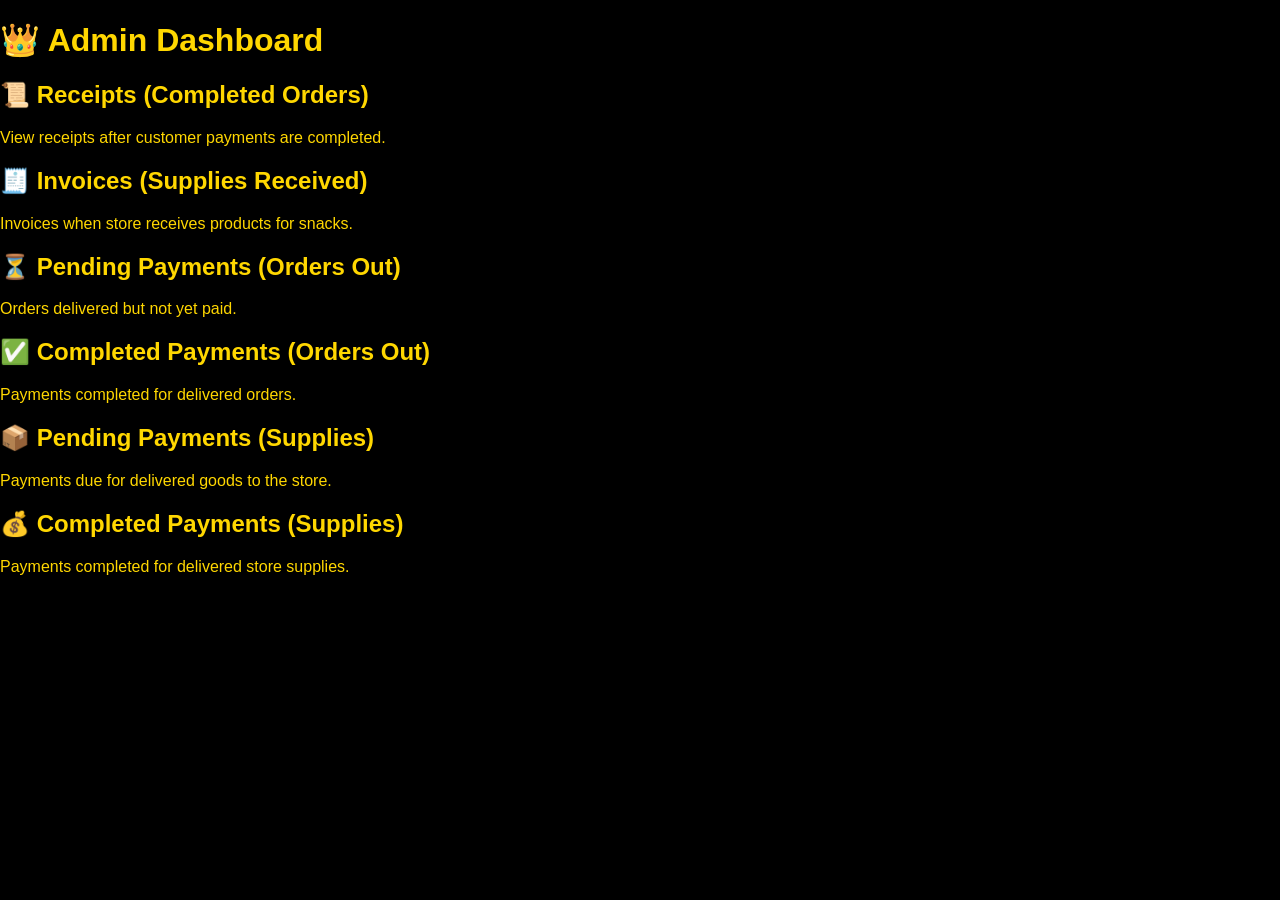
==== admin.html @ ebfe33f6 "Create admin.html" ====
<!DOCTYPE html>
<html lang="en">
<head>
    <meta charset="UTF-8">
    <meta name="viewport" content="width=device-width, initial-scale=1.0">
    <title>Admin Dashboard</title>
    <link rel="stylesheet" href="style.css">
</head>
<body>

    <div class="dashboard">

        <h1>👑 Admin Dashboard</h1>

        <div class="grid">

            <div class="card">
                <h2>📜 Receipts (Completed Orders)</h2>
                <p>View receipts after customer payments are completed.</p>
            </div>

            <div class="card">
                <h2>🧾 Invoices (Supplies Received)</h2>
                <p>Invoices when store receives products for snacks.</p>
            </div>

            <div class="card">
                <h2>⏳ Pending Payments (Orders Out)</h2>
                <p>Orders delivered but not yet paid.</p>
            </div>

            <div class="card">
                <h2>✅ Completed Payments (Orders Out)</h2>
                <p>Payments completed for delivered orders.</p>
            </div>

            <div class="card">
                <h2>📦 Pending Payments (Supplies)</h2>
                <p>Payments due for delivered goods to the store.</p>
            </div>

            <div class="card">
                <h2>💰 Completed Payments (Supplies)</h2>
                <p>Payments completed for delivered store supplies.</p>
            </div>

        </div>

    </div>

</body>
</html>
---- style.css ----
body {
    margin: 0;
    padding: 0;
    font-family: Arial, sans-serif;
    background: black;
    color: gold;
}

/* Center everything */
.container {
    display: flex;
    flex-direction: column;
    align-items: center;
    justify-content: center;
    height: 100vh;
}

/* Logo */
.logo {
    font-size: 40px;
    margin-bottom: 5px;
    letter-spacing: 2px;
}

.tagline {
    margin-bottom: 30px;
    color: #d4af37;
}

/* Login box */
.login-box {
    background: #111;
    padding: 30px;
    border-radius: 15px;
    width: 300px;
    text-align: center;

    /* Glow effect */
    box-shadow: 0 0 20px rgba(212, 175, 55, 0.3);
}

/* Inputs */
.login-box input,
.login-box select {
    width: 100%;
    padding: 10px;
    margin: 10px 0;
    border: none;
    border-radius: 5px;

    background: black;
    color: gold;
    border: 1px solid gold;
}

/* Button */
.login-box button {
    width: 100%;
    padding: 12px;
    margin-top: 15px;
    background: gold;
    color: black;
    border: none;
    border-radius: 5px;
    font-weight: bold;
    cursor: pointer;
    transition: 0.3s;
}

/* Button hover */
.login-box button:hover {
    background: #d4af37;
}

/* Smooth feel */
input:focus, select:focus {
    outline: none;
    box-shadow: 0 0 10px gold;
}
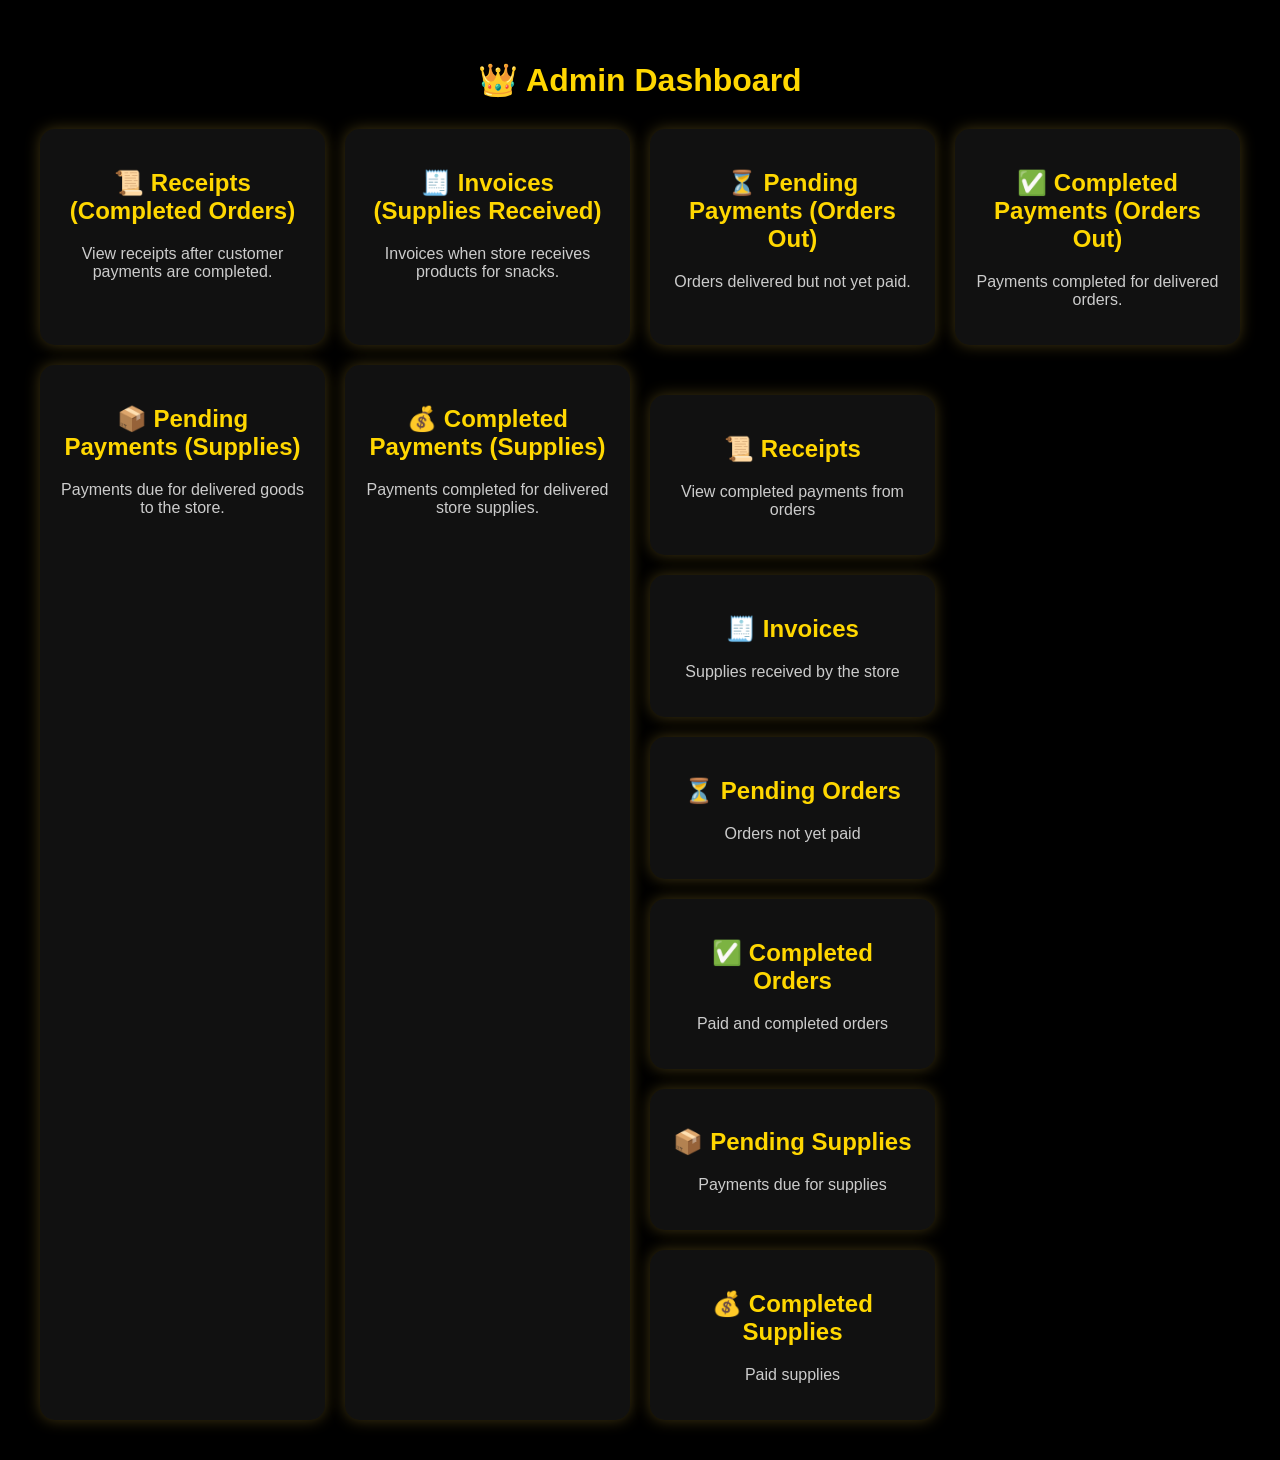
==== commit 1b3920f9: "Update admin.html" ====
--- a/admin.html
+++ b/admin.html
@@ -43,7 +43,40 @@
                 <h2>💰 Completed Payments (Supplies)</h2>
                 <p>Payments completed for delivered store supplies.</p>
             </div>
+            <div class="grid">
 
+    <div class="card" onclick="goTo('receipts.html')">
+        <h2>📜 Receipts</h2>
+        <p>View completed payments from orders</p>
+    </div>
+
+    <div class="card" onclick="goTo('invoices.html')">
+        <h2>🧾 Invoices</h2>
+        <p>Supplies received by the store</p>
+    </div>
+
+    <div class="card" onclick="goTo('pending-orders.html')">
+        <h2>⏳ Pending Orders</h2>
+        <p>Orders not yet paid</p>
+    </div>
+
+    <div class="card" onclick="goTo('completed-orders.html')">
+        <h2>✅ Completed Orders</h2>
+        <p>Paid and completed orders</p>
+    </div>
+
+    <div class="card" onclick="goTo('pending-supplies.html')">
+        <h2>📦 Pending Supplies</h2>
+        <p>Payments due for supplies</p>
+    </div>
+
+    <div class="card" onclick="goTo('completed-supplies.html')">
+        <h2>💰 Completed Supplies</h2>
+        <p>Paid supplies</p>
+    </div>
+
+</div> 
+            
         </div>
 
     </div>
--- a/style.css
+++ b/style.css
@@ -77,3 +77,60 @@
     outline: none;
     box-shadow: 0 0 10px gold;
 }
+.dashboard {
+    padding: 40px;
+    color: gold;
+    text-align: center;
+}
+
+.grid {
+    display: grid;
+    grid-template-columns: repeat(auto-fit, minmax(250px, 1fr));
+    gap: 20px;
+    margin-top: 30px;
+}
+
+.card {
+    background: #111;
+    padding: 20px;
+    border-radius: 15px;
+    box-shadow: 0 0 15px rgba(212, 175, 55, 0.3);
+    transition: 0.3s;
+}
+
+.card:hover {
+    transform: scale(1.05);
+}
+
+.card h2 {
+    color: gold;
+}
+
+.card p {
+    color: #ccc;
+}
+.page {
+    padding: 40px;
+    color: gold;
+    text-align: center;
+}
+
+table {
+    width: 80%;
+    margin: auto;
+    border-collapse: collapse;
+    margin-top: 20px;
+}
+
+th, td {
+    border: 1px solid gold;
+    padding: 10px;
+}
+
+th {
+    background: #111;
+}
+
+td {
+    background: black;
+}
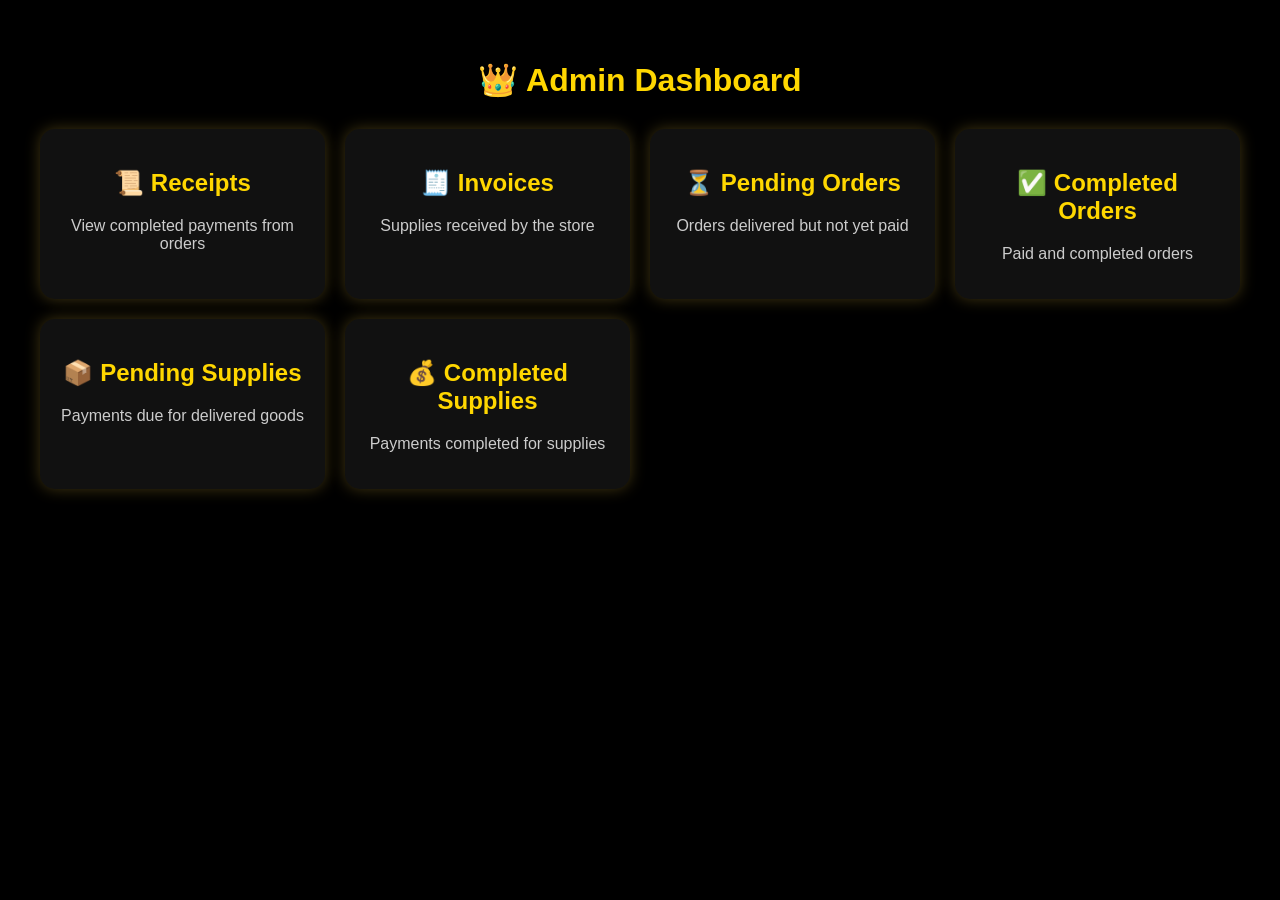
==== commit e46f39a9: "Update admin.html" ====
--- a/admin.html
+++ b/admin.html
@@ -14,72 +14,45 @@
 
         <div class="grid">
 
-            <div class="card">
-                <h2>📜 Receipts (Completed Orders)</h2>
-                <p>View receipts after customer payments are completed.</p>
+            <div class="card" onclick="goTo('receipts.html')">
+                <h2>📜 Receipts</h2>
+                <p>View completed payments from orders</p>
             </div>
 
-            <div class="card">
-                <h2>🧾 Invoices (Supplies Received)</h2>
-                <p>Invoices when store receives products for snacks.</p>
+            <div class="card" onclick="goTo('invoices.html')">
+                <h2>🧾 Invoices</h2>
+                <p>Supplies received by the store</p>
             </div>
 
-            <div class="card">
-                <h2>⏳ Pending Payments (Orders Out)</h2>
-                <p>Orders delivered but not yet paid.</p>
+            <div class="card" onclick="goTo('pending-orders.html')">
+                <h2>⏳ Pending Orders</h2>
+                <p>Orders delivered but not yet paid</p>
             </div>
 
-            <div class="card">
-                <h2>✅ Completed Payments (Orders Out)</h2>
-                <p>Payments completed for delivered orders.</p>
+            <div class="card" onclick="goTo('completed-orders.html')">
+                <h2>✅ Completed Orders</h2>
+                <p>Paid and completed orders</p>
             </div>
 
-            <div class="card">
-                <h2>📦 Pending Payments (Supplies)</h2>
-                <p>Payments due for delivered goods to the store.</p>
+            <div class="card" onclick="goTo('pending-supplies.html')">
+                <h2>📦 Pending Supplies</h2>
+                <p>Payments due for delivered goods</p>
             </div>
 
-            <div class="card">
-                <h2>💰 Completed Payments (Supplies)</h2>
-                <p>Payments completed for delivered store supplies.</p>
+            <div class="card" onclick="goTo('completed-supplies.html')">
+                <h2>💰 Completed Supplies</h2>
+                <p>Payments completed for supplies</p>
             </div>
-            <div class="grid">
 
-    <div class="card" onclick="goTo('receipts.html')">
-        <h2>📜 Receipts</h2>
-        <p>View completed payments from orders</p>
-    </div>
-
-    <div class="card" onclick="goTo('invoices.html')">
-        <h2>🧾 Invoices</h2>
-        <p>Supplies received by the store</p>
-    </div>
-
-    <div class="card" onclick="goTo('pending-orders.html')">
-        <h2>⏳ Pending Orders</h2>
-        <p>Orders not yet paid</p>
-    </div>
-
-    <div class="card" onclick="goTo('completed-orders.html')">
-        <h2>✅ Completed Orders</h2>
-        <p>Paid and completed orders</p>
-    </div>
-
-    <div class="card" onclick="goTo('pending-supplies.html')">
-        <h2>📦 Pending Supplies</h2>
-        <p>Payments due for supplies</p>
-    </div>
-
-    <div class="card" onclick="goTo('completed-supplies.html')">
-        <h2>💰 Completed Supplies</h2>
-        <p>Paid supplies</p>
-    </div>
-
-</div> 
-            
         </div>
 
     </div>
 
+    <script>
+        function goTo(page) {
+            window.location.href = page;
+        }
+    </script>
+
 </body>
 </html>
